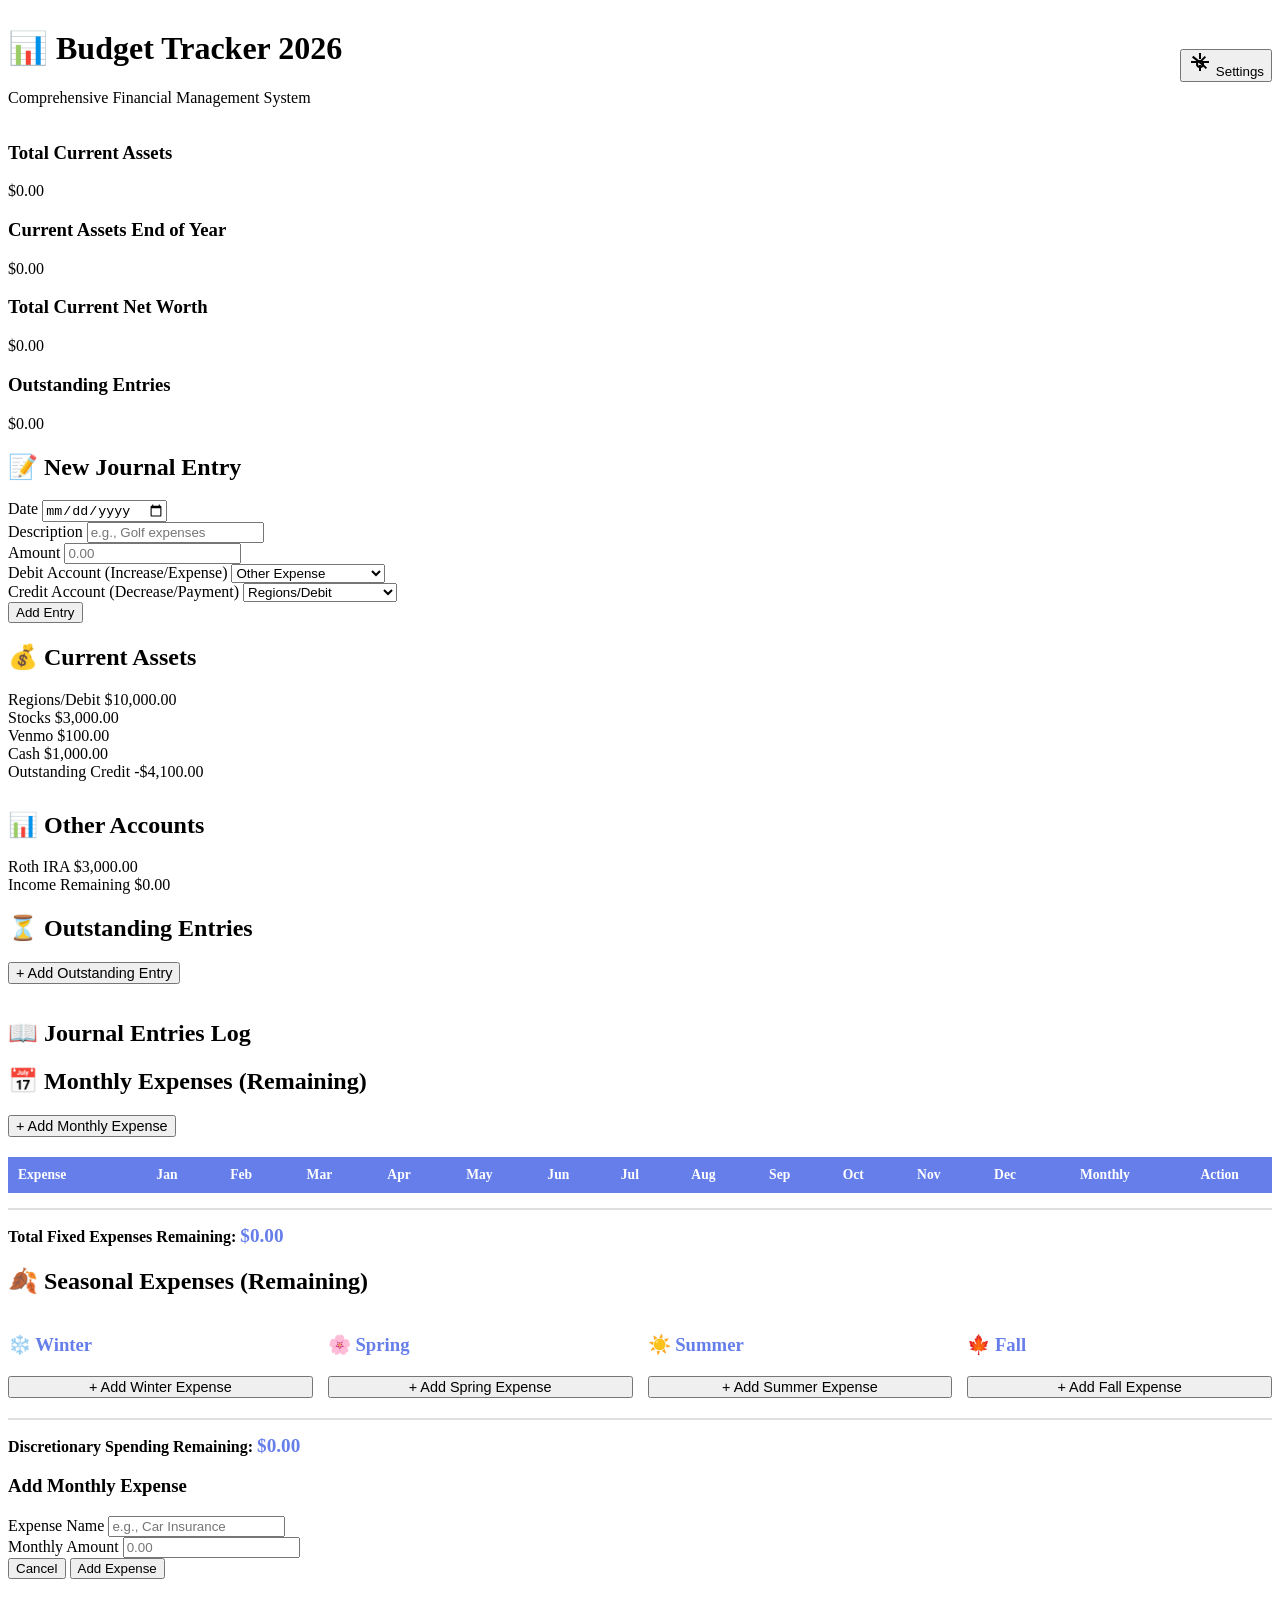
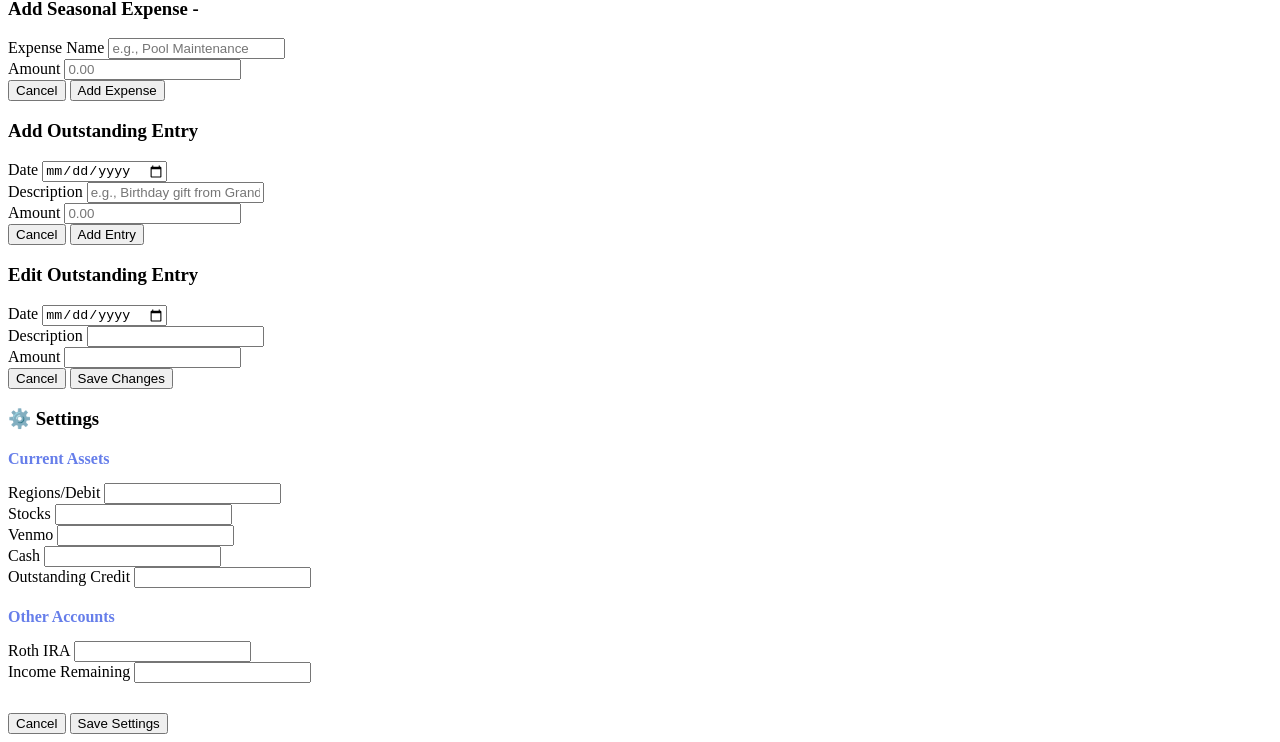
==== index.html @ a8d5e092 "Add files via upload" ====
<!DOCTYPE html>
<html lang="en">
<head>
    <meta charset="UTF-8">
    <meta name="viewport" content="width=device-width, initial-scale=1.0">
    <title>Budget Tracker 2026</title>
    <link rel="stylesheet" href="css/styles.css">
</head>
<body>
    <div class="container">
        <div class="header">
            <div style="display: flex; justify-content: space-between; align-items: center;">
                <div>
                    <h1>📊 Budget Tracker 2026</h1>
                    <p>Comprehensive Financial Management System</p>
                </div>
                <button class="settings-btn" onclick="openSettings()" title="Settings">
                    <svg width="24" height="24" viewBox="0 0 24 24" fill="none" stroke="currentColor" stroke-width="2">
                        <circle cx="12" cy="12" r="3"></circle>
                        <path d="M12 1v6m0 6v6m-9-9h6m6 0h6m-2.636 6.364l-4.243-4.243m0 0L4.636 4.636m12.728 0L12.121 9.88"></path>
                    </svg>
                    Settings
                </button>
            </div>
        </div>

        <div class="metrics-grid">
            <div class="metric-card highlight">
                <h3>Total Current Assets</h3>
                <div class="value" id="totalCurrentAssets">$0.00</div>
            </div>
            <div class="metric-card highlight">
                <h3>Current Assets End of Year</h3>
                <div class="value" id="currentAssetsEOY">$0.00</div>
            </div>
            <div class="metric-card">
                <h3>Total Current Net Worth</h3>
                <div class="value" id="totalNetWorth">$0.00</div>
            </div>
            <div class="metric-card">
                <h3>Outstanding Entries</h3>
                <div class="value" id="outstandingTotal">$0.00</div>
            </div>
        </div>

        <div class="main-grid">
            <div class="section">
                <h2>📝 New Journal Entry</h2>
                <div class="form-group">
                    <label>Date</label>
                    <input type="date" id="entryDate" />
                </div>
                <div class="form-group">
                    <label>Description</label>
                    <input type="text" id="entryDescription" placeholder="e.g., Golf expenses" />
                </div>
                <div class="form-group">
                    <label>Amount</label>
                    <input type="number" id="entryAmount" step="0.01" placeholder="0.00" />
                </div>
                <div class="form-group">
                    <label>Debit Account (Increase/Expense)</label>
                    <select id="debitAccount">
                        <optgroup label="Expenses - Monthly" id="monthlyExpensesDebitGroup">
                        </optgroup>
                        <optgroup label="Expenses - Seasonal" id="seasonalExpensesDebitGroup">
                        </optgroup>
                        <optgroup label="Other Expense">
                            <option value="other">Other Expense</option>
                        </optgroup>
                        <optgroup label="Assets">
                            <option value="regions">Regions/Debit</option>
                            <option value="stocks">Stocks</option>
                            <option value="venmo">Venmo</option>
                            <option value="cash">Cash</option>
                            <option value="outstandingCredit">Outstanding Credit</option>
                            <option value="outstandingEntries">Outstanding Entries</option>
                        </optgroup>
                    </select>
                </div>
                <div class="form-group" id="outstandingEntrySelectGroup" style="display: none;">
                    <label>Select Outstanding Entry</label>
                    <select id="outstandingEntrySelect">
                    </select>
                </div>
                <div class="form-group">
                    <label>Credit Account (Decrease/Payment)</label>
                    <select id="creditAccount">
                        <optgroup label="Assets">
                            <option value="regions">Regions/Debit</option>
                            <option value="stocks">Stocks</option>
                            <option value="venmo">Venmo</option>
                            <option value="cash">Cash</option>
                            <option value="outstandingCredit">Outstanding Credit</option>
                            <option value="outstandingEntries">Outstanding Entries</option>
                        </optgroup>
                        <optgroup label="Income">
                            <option value="income">Income Remaining</option>
                        </optgroup>
                    </select>
                </div>
                <div class="form-group" id="outstandingEntryCreditSelectGroup" style="display: none;">
                    <label>Select Outstanding Entry</label>
                    <select id="outstandingEntryCreditSelect">
                    </select>
                </div>
                <button onclick="addJournalEntry()">Add Entry</button>
            </div>

            <div class="section">
                <h2>💰 Current Assets</h2>
                <div class="accounts-grid">
                    <div class="account-item">
                        <span class="account-name">Regions/Debit</span>
                        <span class="account-balance" id="regionsBalance">$10,000.00</span>
                    </div>
                    <div class="account-item">
                        <span class="account-name">Stocks</span>
                        <span class="account-balance" id="stocksBalance">$3,000.00</span>
                    </div>
                    <div class="account-item">
                        <span class="account-name">Venmo</span>
                        <span class="account-balance" id="venmoBalance">$100.00</span>
                    </div>
                    <div class="account-item">
                        <span class="account-name">Cash</span>
                        <span class="account-balance" id="cashBalance">$1,000.00</span>
                    </div>
                    <div class="account-item">
                        <span class="account-name">Outstanding Credit</span>
                        <span class="account-balance negative" id="outstandingCreditBalance">-$4,100.00</span>
                    </div>
                </div>
                
                <h2 style="margin-top: 30px;">📊 Other Accounts</h2>
                <div class="accounts-grid">
                    <div class="account-item">
                        <span class="account-name">Roth IRA</span>
                        <span class="account-balance" id="rothBalance">$3,000.00</span>
                    </div>
                    <div class="account-item">
                        <span class="account-name">Income Remaining</span>
                        <span class="account-balance" id="incomeBalance">$0.00</span>
                    </div>
                </div>
            </div>

            <div class="section">
                <h2>⏳ Outstanding Entries</h2>
                <button onclick="showAddOutstandingEntry()" style="margin-bottom: 15px; font-size: 0.9em;">+ Add Outstanding Entry</button>
                <div class="entry-list" id="outstandingEntriesList"></div>
            </div>

            <div class="section">
                <h2>📖 Journal Entries Log</h2>
                <div class="entry-list" id="journalEntriesList"></div>
            </div>

            <div class="section full-width">
                <h2>📅 Monthly Expenses (Remaining)</h2>
                
                <div style="margin-bottom: 20px;">
                    <button onclick="showAddMonthlyExpense()" style="font-size: 0.9em;">+ Add Monthly Expense</button>
                </div>
                
                <div style="overflow-x: auto;">
                    <table style="width: 100%; border-collapse: collapse; font-size: 0.85em;">
                        <thead>
                            <tr style="background: #667eea; color: white;">
                                <th style="padding: 10px; text-align: left; position: sticky; left: 0; background: #667eea;">Expense</th>
                                <th style="padding: 10px; text-align: center;">Jan</th>
                                <th style="padding: 10px; text-align: center;">Feb</th>
                                <th style="padding: 10px; text-align: center;">Mar</th>
                                <th style="padding: 10px; text-align: center;">Apr</th>
                                <th style="padding: 10px; text-align: center;">May</th>
                                <th style="padding: 10px; text-align: center;">Jun</th>
                                <th style="padding: 10px; text-align: center;">Jul</th>
                                <th style="padding: 10px; text-align: center;">Aug</th>
                                <th style="padding: 10px; text-align: center;">Sep</th>
                                <th style="padding: 10px; text-align: center;">Oct</th>
                                <th style="padding: 10px; text-align: center;">Nov</th>
                                <th style="padding: 10px; text-align: center;">Dec</th>
                                <th style="padding: 10px; text-align: center;">Monthly</th>
                                <th style="padding: 10px; text-align: center;">Action</th>
                            </tr>
                        </thead>
                        <tbody id="monthlyExpensesTable">
                        </tbody>
                    </table>
                </div>
                
                <div style="margin-top: 15px; padding-top: 15px; border-top: 2px solid #e0e0e0;">
                    <strong>Total Fixed Expenses Remaining: </strong>
                    <span id="totalMonthlyExpenses" style="color: #667eea; font-size: 1.2em; font-weight: bold;">$0.00</span>
                </div>
            </div>

            <div class="section full-width">
                <h2>🍂 Seasonal Expenses (Remaining)</h2>
                
                <div style="display: grid; grid-template-columns: repeat(4, 1fr); gap: 15px; margin-bottom: 20px;">
                    <div>
                        <h3 style="color: #667eea; margin-bottom: 10px;">❄️ Winter</h3>
                        <div id="winterExpensesList"></div>
                        <button onclick="showAddSeasonalExpense('Winter')" style="margin-top: 10px; width: 100%; font-size: 0.9em;">+ Add Winter Expense</button>
                    </div>
                    <div>
                        <h3 style="color: #667eea; margin-bottom: 10px;">🌸 Spring</h3>
                        <div id="springExpensesList"></div>
                        <button onclick="showAddSeasonalExpense('Spring')" style="margin-top: 10px; width: 100%; font-size: 0.9em;">+ Add Spring Expense</button>
                    </div>
                    <div>
                        <h3 style="color: #667eea; margin-bottom: 10px;">☀️ Summer</h3>
                        <div id="summerExpensesList"></div>
                        <button onclick="showAddSeasonalExpense('Summer')" style="margin-top: 10px; width: 100%; font-size: 0.9em;">+ Add Summer Expense</button>
                    </div>
                    <div>
                        <h3 style="color: #667eea; margin-bottom: 10px;">🍁 Fall</h3>
                        <div id="fallExpensesList"></div>
                        <button onclick="showAddSeasonalExpense('Fall')" style="margin-top: 10px; width: 100%; font-size: 0.9em;">+ Add Fall Expense</button>
                    </div>
                </div>
                
                <div style="margin-top: 15px; padding-top: 15px; border-top: 2px solid #e0e0e0;">
                    <strong>Discretionary Spending Remaining: </strong>
                    <span id="totalSeasonalExpenses" style="color: #667eea; font-size: 1.2em; font-weight: bold;">$0.00</span>
                </div>
            </div>
        </div>
    </div>

    <!-- Modals -->
    <div id="addMonthlyExpenseModal" class="modal">
        <div class="modal-content">
            <h3>Add Monthly Expense</h3>
            <div class="form-group">
                <label>Expense Name</label>
                <input type="text" id="newMonthlyExpenseName" placeholder="e.g., Car Insurance" />
            </div>
            <div class="form-group">
                <label>Monthly Amount</label>
                <input type="number" id="newMonthlyExpenseAmount" step="0.01" placeholder="0.00" />
            </div>
            <div class="modal-buttons">
                <button onclick="closeModal('addMonthlyExpenseModal')">Cancel</button>
                <button onclick="addMonthlyExpense()">Add Expense</button>
            </div>
        </div>
    </div>

    <div id="addSeasonalExpenseModal" class="modal">
        <div class="modal-content">
            <h3>Add Seasonal Expense - <span id="seasonalExpenseSeason"></span></h3>
            <div class="form-group">
                <label>Expense Name</label>
                <input type="text" id="newSeasonalExpenseName" placeholder="e.g., Pool Maintenance" />
            </div>
            <div class="form-group">
                <label>Amount</label>
                <input type="number" id="newSeasonalExpenseAmount" step="0.01" placeholder="0.00" />
            </div>
            <div class="modal-buttons">
                <button onclick="closeModal('addSeasonalExpenseModal')">Cancel</button>
                <button onclick="addSeasonalExpense()">Add Expense</button>
            </div>
        </div>
    </div>

    <div id="addOutstandingEntryModal" class="modal">
        <div class="modal-content">
            <h3>Add Outstanding Entry</h3>
            <div class="form-group">
                <label>Date</label>
                <input type="date" id="newOutstandingDate" />
            </div>
            <div class="form-group">
                <label>Description</label>
                <input type="text" id="newOutstandingDescription" placeholder="e.g., Birthday gift from Grandma" />
            </div>
            <div class="form-group">
                <label>Amount</label>
                <input type="number" id="newOutstandingAmount" step="0.01" placeholder="0.00" />
            </div>
            <div class="modal-buttons">
                <button onclick="closeModal('addOutstandingEntryModal')">Cancel</button>
                <button onclick="addOutstandingEntryDirect()">Add Entry</button>
            </div>
        </div>
    </div>

    <div id="editOutstandingEntryModal" class="modal">
        <div class="modal-content">
            <h3>Edit Outstanding Entry</h3>
            <div class="form-group">
                <label>Date</label>
                <input type="date" id="editOutstandingDate" />
            </div>
            <div class="form-group">
                <label>Description</label>
                <input type="text" id="editOutstandingDescription" />
            </div>
            <div class="form-group">
                <label>Amount</label>
                <input type="number" id="editOutstandingAmount" step="0.01" />
            </div>
            <div class="modal-buttons">
                <button onclick="closeModal('editOutstandingEntryModal')">Cancel</button>
                <button onclick="saveOutstandingEntryEdit()">Save Changes</button>
            </div>
        </div>
    </div>

    <div id="settingsModal" class="modal">
        <div class="modal-content large">
            <h3>⚙️ Settings</h3>
            
            <h4 style="color: #667eea; margin-top: 20px; margin-bottom: 15px;">Current Assets</h4>
            <div class="settings-grid">
                <div class="form-group">
                    <label>Regions/Debit</label>
                    <input type="number" id="settingsRegions" step="0.01" />
                </div>
                <div class="form-group">
                    <label>Stocks</label>
                    <input type="number" id="settingsStocks" step="0.01" />
                </div>
                <div class="form-group">
                    <label>Venmo</label>
                    <input type="number" id="settingsVenmo" step="0.01" />
                </div>
                <div class="form-group">
                    <label>Cash</label>
                    <input type="number" id="settingsCash" step="0.01" />
                </div>
                <div class="form-group">
                    <label>Outstanding Credit</label>
                    <input type="number" id="settingsOutstandingCredit" step="0.01" />
                </div>
            </div>

            <h4 style="color: #667eea; margin-top: 20px; margin-bottom: 15px;">Other Accounts</h4>
            <div class="settings-grid">
                <div class="form-group">
                    <label>Roth IRA</label>
                    <input type="number" id="settingsRothIRA" step="0.01" />
                </div>
                <div class="form-group">
                    <label>Income Remaining</label>
                    <input type="number" id="settingsIncomeRemaining" step="0.01" />
                </div>
            </div>

            <div class="modal-buttons" style="margin-top: 30px;">
                <button onclick="closeModal('settingsModal')">Cancel</button>
                <button onclick="saveSettings()">Save Settings</button>
            </div>
        </div>
    </div>

    <script src="js/storage.js"></script>
    <script src="js/app.js"></script>
</body>
</html>
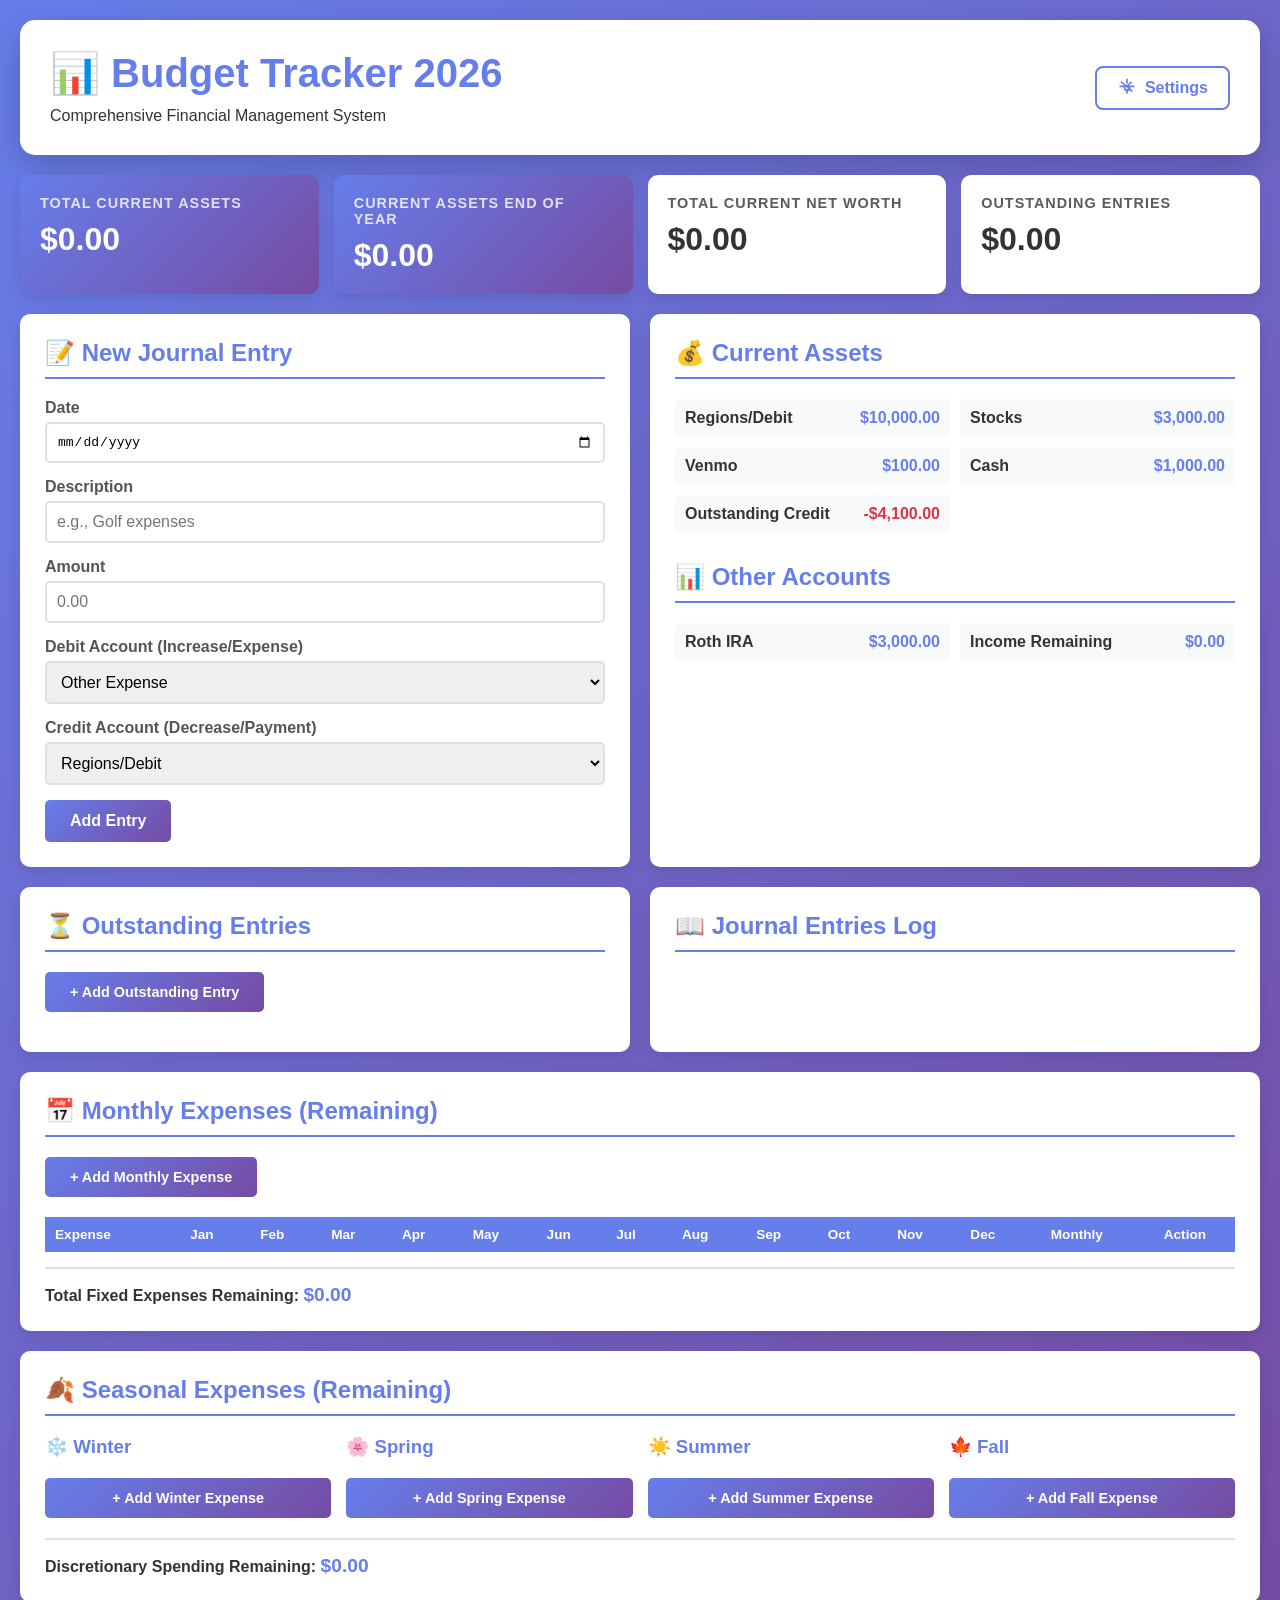
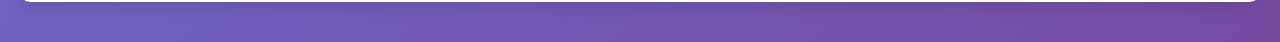
==== commit d40feeaf: "Add files via upload" ====
--- a/index.html
+++ b/index.html
@@ -357,7 +357,6 @@
         </div>
     </div>
 
-    <script src="js/storage.js"></script>
-    <script src="js/app.js"></script>
+    <script type="module" src="js/app.js"></script>
 </body>
 </html>
--- a/css/styles.css
+++ b/css/styles.css
@@ -0,0 +1,369 @@
+* {
+    margin: 0;
+    padding: 0;
+    box-sizing: border-box;
+}
+
+body {
+    font-family: -apple-system, BlinkMacSystemFont, 'Segoe UI', Roboto, Oxygen, Ubuntu, Cantarell, sans-serif;
+    background: linear-gradient(135deg, #667eea 0%, #764ba2 100%);
+    min-height: 100vh;
+    padding: 20px;
+    color: #333;
+}
+
+.container {
+    max-width: 1400px;
+    margin: 0 auto;
+}
+
+.header {
+    background: white;
+    padding: 30px;
+    border-radius: 15px;
+    box-shadow: 0 10px 30px rgba(0,0,0,0.2);
+    margin-bottom: 20px;
+}
+
+.header h1 {
+    font-size: 2.5em;
+    color: #667eea;
+    margin-bottom: 10px;
+}
+
+.settings-btn {
+    display: flex;
+    align-items: center;
+    gap: 8px;
+    background: white;
+    border: 2px solid #667eea;
+    color: #667eea;
+    padding: 10px 20px;
+    border-radius: 8px;
+    cursor: pointer;
+    font-size: 1em;
+    font-weight: 600;
+    transition: all 0.3s;
+}
+
+.settings-btn:hover {
+    background: #667eea;
+    color: white;
+    transform: translateY(-2px);
+}
+
+.settings-btn svg {
+    width: 20px;
+    height: 20px;
+}
+
+.metrics-grid {
+    display: grid;
+    grid-template-columns: repeat(auto-fit, minmax(250px, 1fr));
+    gap: 15px;
+    margin-bottom: 20px;
+}
+
+.metric-card {
+    background: white;
+    padding: 20px;
+    border-radius: 10px;
+    box-shadow: 0 5px 15px rgba(0,0,0,0.1);
+}
+
+.metric-card.highlight {
+    background: linear-gradient(135deg, #667eea 0%, #764ba2 100%);
+    color: white;
+}
+
+.metric-card h3 {
+    font-size: 0.9em;
+    opacity: 0.8;
+    margin-bottom: 10px;
+    text-transform: uppercase;
+    letter-spacing: 1px;
+}
+
+.metric-card .value {
+    font-size: 2em;
+    font-weight: bold;
+}
+
+.main-grid {
+    display: grid;
+    grid-template-columns: 1fr 1fr;
+    gap: 20px;
+    margin-bottom: 20px;
+}
+
+.section {
+    background: white;
+    padding: 25px;
+    border-radius: 10px;
+    box-shadow: 0 5px 15px rgba(0,0,0,0.1);
+}
+
+.section h2 {
+    color: #667eea;
+    margin-bottom: 20px;
+    padding-bottom: 10px;
+    border-bottom: 2px solid #667eea;
+}
+
+.form-group {
+    margin-bottom: 15px;
+}
+
+.form-group label {
+    display: block;
+    margin-bottom: 5px;
+    font-weight: 600;
+    color: #555;
+}
+
+.form-group input,
+.form-group select {
+    width: 100%;
+    padding: 10px;
+    border: 2px solid #e0e0e0;
+    border-radius: 5px;
+    font-size: 1em;
+    transition: border-color 0.3s;
+}
+
+.form-group input:focus,
+.form-group select:focus {
+    outline: none;
+    border-color: #667eea;
+}
+
+button {
+    background: linear-gradient(135deg, #667eea 0%, #764ba2 100%);
+    color: white;
+    border: none;
+    padding: 12px 25px;
+    border-radius: 5px;
+    cursor: pointer;
+    font-size: 1em;
+    font-weight: 600;
+    transition: transform 0.2s;
+}
+
+button:hover {
+    transform: translateY(-2px);
+}
+
+button.secondary {
+    background: #6c757d;
+}
+
+.entry-list {
+    max-height: 400px;
+    overflow-y: auto;
+}
+
+.entry-item {
+    background: #f8f9fa;
+    padding: 15px;
+    border-radius: 8px;
+    margin-bottom: 10px;
+    border-left: 4px solid #667eea;
+}
+
+.entry-item.outstanding {
+    border-left-color: #ffc107;
+}
+
+.entry-date {
+    font-size: 0.85em;
+    color: #666;
+    margin-bottom: 5px;
+}
+
+.entry-details {
+    display: flex;
+    justify-content: space-between;
+    align-items: center;
+    margin-top: 8px;
+}
+
+.entry-amount {
+    font-weight: bold;
+    font-size: 1.1em;
+    color: #667eea;
+}
+
+.entry-amount.negative {
+    color: #dc3545;
+}
+
+.entry-amount.positive {
+    color: #28a745;
+}
+
+.delete-btn {
+    background: #dc3545;
+    padding: 5px 10px;
+    font-size: 0.85em;
+}
+
+.accounts-grid {
+    display: grid;
+    grid-template-columns: 1fr 1fr;
+    gap: 10px;
+    margin-top: 15px;
+}
+
+.account-item {
+    background: #f8f9fa;
+    padding: 10px;
+    border-radius: 5px;
+    display: flex;
+    justify-content: space-between;
+    align-items: center;
+}
+
+.account-name {
+    font-weight: 600;
+}
+
+.account-balance {
+    font-weight: bold;
+    color: #667eea;
+}
+
+.account-balance.negative {
+    color: #dc3545;
+}
+
+.expense-list {
+    margin-top: 15px;
+}
+
+.expense-item {
+    background: #f8f9fa;
+    padding: 10px;
+    border-radius: 5px;
+    margin-bottom: 8px;
+    display: flex;
+    justify-content: space-between;
+    align-items: center;
+}
+
+.full-width {
+    grid-column: 1 / -1;
+}
+
+::-webkit-scrollbar {
+    width: 8px;
+}
+
+::-webkit-scrollbar-track {
+    background: #f1f1f1;
+    border-radius: 10px;
+}
+
+::-webkit-scrollbar-thumb {
+    background: #667eea;
+    border-radius: 10px;
+}
+
+::-webkit-scrollbar-thumb:hover {
+    background: #764ba2;
+}
+
+.modal {
+    display: none;
+    position: fixed;
+    z-index: 1000;
+    left: 0;
+    top: 0;
+    width: 100%;
+    height: 100%;
+    background: rgba(0,0,0,0.5);
+    align-items: center;
+    justify-content: center;
+}
+
+.modal.active {
+    display: flex;
+}
+
+.modal-content {
+    background: white;
+    padding: 30px;
+    border-radius: 10px;
+    max-width: 500px;
+    width: 90%;
+    box-shadow: 0 10px 30px rgba(0,0,0,0.3);
+    max-height: 90vh;
+    overflow-y: auto;
+}
+
+.modal-content.large {
+    max-width: 700px;
+}
+
+.modal-content h3 {
+    color: #667eea;
+    margin-bottom: 20px;
+}
+
+.modal-content h4 {
+    color: #667eea;
+    margin-bottom: 15px;
+}
+
+.modal-buttons {
+    display: flex;
+    gap: 10px;
+    margin-top: 20px;
+}
+
+.modal-buttons button {
+    flex: 1;
+}
+
+.settings-grid {
+    display: grid;
+    grid-template-columns: repeat(2, 1fr);
+    gap: 15px;
+}
+
+.season-expense-item {
+    background: #f8f9fa;
+    padding: 10px;
+    border-radius: 5px;
+    margin-bottom: 8px;
+    display: flex;
+    justify-content: space-between;
+    align-items: center;
+}
+
+.season-expense-item.paid {
+    opacity: 0.6;
+    background: #e9ecef;
+}
+
+table td {
+    padding: 8px;
+    text-align: center;
+    border: 1px solid #e0e0e0;
+}
+
+table td:first-child {
+    text-align: left;
+    font-weight: 600;
+    position: sticky;
+    left: 0;
+    background: white;
+}
+
+.month-paid {
+    background: #d4edda;
+    color: #155724;
+}
+
+.month-unpaid {
+    background: #fff3cd;
+}
